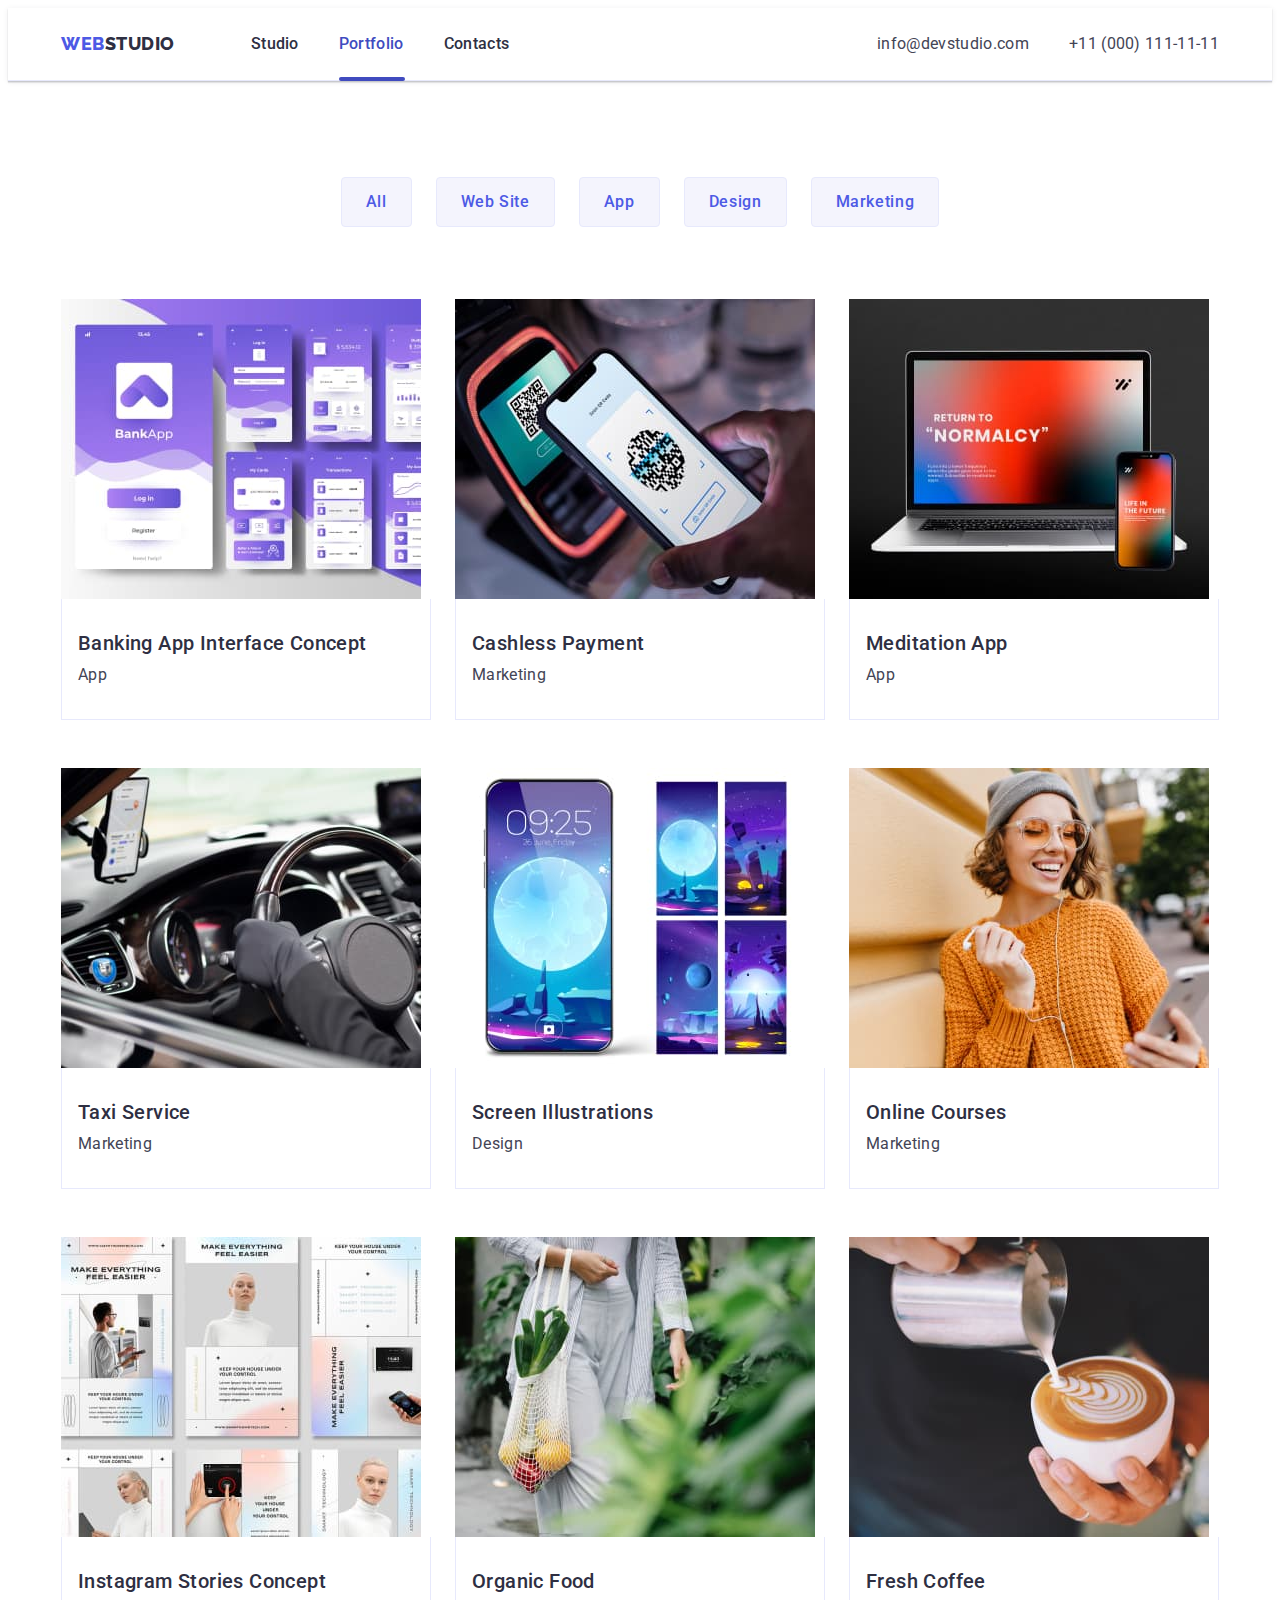
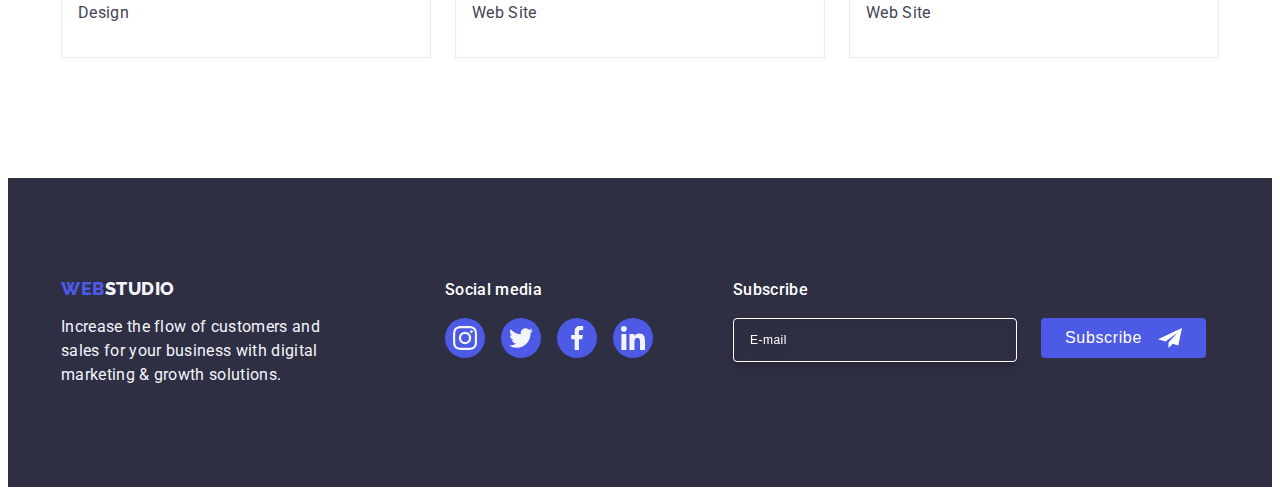
==== portfolio.html @ 5817bc0a "start" ====
<!DOCTYPE html>
<html lang="en">
  <head>
    <meta charset="UTF-8" />
    <meta name="viewport" content="width=device-width, initial-scale=1.0" />
    <title>Portfolio</title>

    <link
      rel="stylesheet"
      href="https://cdnjs.cloudflare.com/ajax/libs/modern-normalize/2.0.0/modern-normalize.min.css"
      integrity="sha512-4xo8blKMVCiXpTaLzQSLSw3KFOVPWhm/TRtuPVc4WG6kUgjH6J03IBuG7JZPkcWMxJ5huwaBpOpnwYElP/m6wg=="
      crossorigin="anonymous"
      referrerpolicy="no-referrer"
    />

    <link rel="stylesheet" href="./css/styles.css" />
    <link rel="preconnect" href="https://fonts.googleapis.com" />
    <link rel="preconnect" href="https://fonts.gstatic.com" crossorigin />
    <link
      href="https://fonts.googleapis.com/css2?family=Raleway:wght@800&family=Roboto:wght@400;500;700&display=swap"
      rel="stylesheet"
    />
  </head>

  <body>
    <!-- ---------------------HEADER ------------------- -->

    <header class="header header-border">
      <div class="container header-container-flex">
        <nav class="header-navigation">
          <a class="header-logo-link link" href="./index.html">
            Web<span class="span-header-logo">Studio</span></a
          >
          <ul class="header-navigation-list list">
            <li class="header-navigation-item">
              <a class="header-navigation-link link" href="./index.html"
                >Studio</a
              >
            </li>
            <li class="header-navigation-item">
              <a
                class="header-navigation-link link current"
                href="./portfolio.html"
                >Portfolio</a
              >
            </li>
            <li class="header-navigation-item">
              <a class="header-navigation-link link" href="">Contacts</a>
            </li>
          </ul>
        </nav>

        <address class="header-adress">
          <ul class="header-adress-list list">
            <li class="header-adress-item">
              <a
                class="header-adress-link link"
                href="mailto:info@devstudio.com"
                >info@devstudio.com</a
              >
            </li>
            <li class="header-adress-item">
              <a class="header-adress-link link" href="tel:+110001111111"
                >+11 (000) 111-11-11</a
              >
            </li>
          </ul>
        </address>
      </div>
    </header>

    <!-- -------------- MAIN------------------- -->

    <main class="main">
      <section class="main-portfolio">
        <div class="container">
          <!-- -------------- FILTER Buttons------------------- -->

          <h1 class="visually-hidden">Filter</h1>

          <ul class="filter-list list">
            <li>
              <button class="filter-button button" type="button">All</button>
            </li>
            <li>
              <button class="filter-button button" type="button">
                Web Site
              </button>
            </li>
            <li>
              <button class="filter-button button" type="button">App</button>
            </li>
            <li>
              <button class="filter-button button" type="button">Design</button>
            </li>
            <li>
              <button class="filter-button button" type="button">
                Marketing
              </button>
            </li>
          </ul>

          <!-- -------------- SERVICES Links ------------------- -->

          <ul class="services-list list">
            <li class="services-item">
              <a class="services-link link" href="">
                <div class="services-cover-wrap">
                  <img
                    class="services-img"
                    src="./images/img1-portfolio.jpg"
                    alt="App Interface"
                    width="360"
                    height="300"
                  />

                  <p class="services-cover-text services-cover">
                    14 Stylish and User-Friendly App Design Concepts · Task
                    Manager App · Calorie Tracker App · Exotic Fruit Ecommerce
                    App · Cloud Storage App
                  </p>
                </div>

                <div class="services-wrapper">
                  <h2 class="services-subtitle">
                    Banking App Interface Concept
                  </h2>
                  <p class="services-text">App</p>
                </div>
              </a>
            </li>

            <li class="services-item">
              <a class="services-link link" href="">
                <div class="services-cover-wrap">
                  <img
                    class="services-img"
                    src="./images/img2-portfolio.jpg"
                    alt="Transition on QR-code"
                    width="360"
                    height="300"
                  />

                  <p class="services-cover-text services-cover">
                    14 Stylish and User-Friendly App Design Concepts · Task
                    Manager App · Calorie Tracker App · Exotic Fruit Ecommerce
                    App · Cloud Storage App
                  </p>
                </div>

                <div class="services-wrapper">
                  <h2 class="services-subtitle">Cashless Payment</h2>
                  <p class="services-text">Marketing</p>
                </div>
              </a>
            </li>

            <li class="services-item">
              <a class="services-link link" href="">
                <div class="services-cover-wrap">
                  <img
                    class="services-img"
                    src="./images/img3-portfolio.jpg"
                    alt="Device screens"
                    width="360"
                    height="300"
                  />

                  <p class="services-cover-text services-cover">
                    14 Stylish and User-Friendly App Design Concepts · Task
                    Manager App · Calorie Tracker App · Exotic Fruit Ecommerce
                    App · Cloud Storage App
                  </p>
                </div>

                <div class="services-wrapper">
                  <h2 class="services-subtitle">Meditation App</h2>
                  <p class="services-text">App</p>
                </div>
              </a>
            </li>

            <li class="services-item">
              <a class="services-link link" href="">
                <div class="services-cover-wrap">
                  <img
                    class="services-img"
                    src="./images/img4-portfolio.jpg"
                    alt="Car dashboard"
                    width="360"
                    height="300"
                  />

                  <p class="services-cover-text services-cover">
                    14 Stylish and User-Friendly App Design Concepts · Task
                    Manager App · Calorie Tracker App · Exotic Fruit Ecommerce
                    App · Cloud Storage App
                  </p>
                </div>

                <div class="services-wrapper">
                  <h2 class="services-subtitle">Taxi Service</h2>
                  <p class="services-text">Marketing</p>
                </div>
              </a>
            </li>

            <li class="services-item">
              <a class="services-link link" href="">
                <div class="services-cover-wrap">
                  <img
                    class="services-img"
                    src="./images/img5-portfolio.jpg"
                    alt="Phone screens"
                    width="360"
                    height="300"
                  />

                  <p class="services-cover-text services-cover">
                    14 Stylish and User-Friendly App Design Concepts · Task
                    Manager App · Calorie Tracker App · Exotic Fruit Ecommerce
                    App · Cloud Storage App
                  </p>
                </div>

                <div class="services-wrapper">
                  <h2 class="services-subtitle">Screen Illustrations</h2>
                  <p class="services-text">Design</p>
                </div>
              </a>
            </li>

            <li class="services-item">
              <a class="services-link link" href="">
                <div class="services-cover-wrap">
                  <img
                    class="services-img"
                    src="./images/img6-portfolio.jpg"
                    alt="Woman with phone"
                    width="360"
                    height="300"
                  />

                  <p class="services-cover-text services-cover">
                    14 Stylish and User-Friendly App Design Concepts · Task
                    Manager App · Calorie Tracker App · Exotic Fruit Ecommerce
                    App · Cloud Storage App
                  </p>
                </div>

                <div class="services-wrapper">
                  <h2 class="services-subtitle">Online Courses</h2>
                  <p class="services-text">Marketing</p>
                </div>
              </a>
            </li>

            <li class="services-item">
              <a class="services-link link" href="">
                <div class="services-cover-wrap">
                  <img
                    class="services-img"
                    src="./images/img7-portfolio.jpg"
                    alt="Stories Design"
                    width="360"
                    height="300"
                  />

                  <p class="services-cover-text services-cover">
                    14 Stylish and User-Friendly App Design Concepts · Task
                    Manager App · Calorie Tracker App · Exotic Fruit Ecommerce
                    App · Cloud Storage App
                  </p>
                </div>
                <div class="services-wrapper">
                  <h2 class="services-subtitle">Instagram Stories Concept</h2>
                  <p class="services-text">Design</p>
                </div>
              </a>
            </li>

            <li class="services-item">
              <a class="services-link link" href="">
                <div class="services-cover-wrap">
                  <img
                    class="services-img"
                    src="./images/img8-port.jpg"
                    alt="Bag with fruits"
                    width="360"
                    height="300"
                  />

                  <p class="services-cover-text services-cover">
                    14 Stylish and User-Friendly App Design Concepts · Task
                    Manager App · Calorie Tracker App · Exotic Fruit Ecommerce
                    App · Cloud Storage App
                  </p>
                </div>

                <div class="services-wrapper">
                  <h2 class="services-subtitle">Organic Food</h2>
                  <p class="services-text">Web Site</p>
                </div>
              </a>
            </li>

            <li class="services-item">
              <a class="services-link link" href="">
                <div class="services-cover-wrap">
                  <img
                    class="services-img"
                    src="./images/img9-portfolio.jpg"
                    alt="Coffe"
                    width="360"
                    height="300"
                  />

                  <p class="services-cover-text services-cover">
                    14 Stylish and User-Friendly App Design Concepts · Task
                    Manager App · Calorie Tracker App · Exotic Fruit Ecommerce
                    App · Cloud Storage App
                  </p>
                </div>
                <div class="services-wrapper">
                  <h2 class="services-subtitle">Fresh Coffee</h2>
                  <p class="services-text">Web Site</p>
                </div>
              </a>
            </li>
          </ul>
        </div>
      </section>
    </main>

    <!-- -------------- FOOTER ------------------- -->
    <footer class="footer">
      <div class="container footer-box">
        <div class="logo-wrap">
          <a class="footer-logo-link link" href="./index.html">
            Web<span class="span-footer-logo">Studio</span></a
          >
          <p class="footer-text">
            Increase the flow of customers and sales for your business with
            digital marketing & growth solutions.
          </p>
        </div>

        <div class="social-media">
          <p class="social-media-subtitle">Social media</p>
          <ul class="social-media-list list">
            <li class="social-media-item">
              <a class="social-media-link link" href="">
                <svg class="social-media-icon" width="24" height="24">
                  <use href="./images/icons.svg#icon-instagram"></use>
                </svg>
              </a>
            </li>
            <li class="social-media-item">
              <a class="social-media-link link" href="">
                <svg class="social-media-icon" width="24" height="24">
                  <use href="./images/icons.svg#icon-twitter"></use>
                </svg>
              </a>
            </li>
            <li class="social-media-item">
              <a class="social-media-link link" href="">
                <svg class="social-media-icon" width="24" height="24">
                  <use href="./images/icons.svg#icon-facebook"></use>
                </svg>
              </a>
            </li>
            <li class="social-media-item">
              <a class="social-media-link link" href="">
                <svg class="social-media-icon" width="24" height="24">
                  <use href="./images/icons.svg#icon-linkedin"></use>
                </svg>
              </a>
            </li>
          </ul>
        </div>

        <div class="footer-email">
          <p class="footer-form-text">Subscribe</p>
          <form class="footer-form">
            <label aria-label="footer email input" class="footer-input-label">
              <input
                type="email"
                name="footer-email"
                class="footer-input"
                placeholder="E-mail"
              />
            </label>
            <button type="submit" class="footer-button">
              Subscribe
              <svg class="footer-button-icon" width="24" height="24">
                <use href="./images/icons.svg#icon-footer-subscribe"></use>
              </svg>
            </button>
          </form>
        </div>
      </div>
    </footer>
  </body>
</html>
---- css/styles.css ----
:root {
  --navy-blue: #2e2f42;
  --slate: #434455;
  --cloud: #f4f4fd;
  --cornflower: #e7e9fc;
  --iris: #4d5ae5;
  --white: #ffffff;
  --ocean: #404bbf;
  --blue: #2e2f42;
  --green: #31d0aa;
  --light-slate: #8e8f99;
  --heavy-blue-modal: #2e2f42;
  --grey: #2e2f42;
  --diary: #fcfcfc;
}
/*----------Base styles------------*/
body {
  font-family: "Roboto", sans-serif;
  color: var(--slate);
  background-color: var(--white);
}
.container {
  width: 100%;
  max-width: 1158px;
  padding-left: 15px;
  padding-right: 15px;
  margin-left: auto;
  margin-right: auto;
  margin-top: 0;
  margin-bottom: 0;
}

/*-------Components styles------------*/
.section-title {
  font-size: 36px;
  line-height: 1.11;
  letter-spacing: 0.02em;
  text-align: center;
  text-transform: capitalize;
  color: var(--navy-blue);
  font-style: normal;
}
.visually-hidden {
  position: absolute;
  width: 1px;
  height: 1px;
  margin: -1px;
  border: 0;
  padding: 0;
  white-space: nowrap;
  clip-path: inset(100%);
  clip: rect(0 0 0 0);
  overflow: hidden;
}
img {
  display: block;
  max-width: 100%;
  height: auto;
}

/*---------Cancelation------------*/
.link {
  text-decoration: none;
  color: currentColor;
}
.list {
  list-style-type: none;
}
.header-adress {
  font-style: normal;
}
p,
h1,
h2,
h3,
h4,
h5,
h6 {
  margin-top: 0;
  margin-bottom: 0;
}

ul {
  padding-left: 0;
  margin-top: 0;
  margin-bottom: 0;
}

-------------------------------------------------------
/*---------HEADER------------*/
.header {
  padding-top: 24px;
  padding-bottom: 24px;
}

.header-border {
  border-bottom: 1px solid var(--cornflower);
  box-shadow: 0px 1px 6px 0px rgba(46, 47, 66, 0.08),
    0px 1px 1px 0px rgba(46, 47, 66, 0.16),
    0px 2px 1px 0px rgba(46, 47, 66, 0.08);
}
.header-container-flex {
  display: flex;
  align-items: center;
}

.header-navigation {
  display: flex;
  align-items: center;
  margin-right: auto;
}
.header-logo-link {
  font-family: "Raleway", sans-serif;
  font-size: 18px;
  font-weight: 800;
  line-height: 1.17;
  letter-spacing: 0.54px;
  text-transform: uppercase;
  color: var(--iris);
  margin-right: 76px;
}

.span-header-logo {
  color: var(--navy-blue);
}

.header-navigation-list {
  display: flex;
  gap: 40px;
}
.header-navigation-item {
}
.header-navigation-link {
  font-weight: 500;
  font-size: 16px;
  line-height: 1.5;
  letter-spacing: 0.02em;
  color: var(--navy-blue);
  padding-top: 24px;
  padding-bottom: 24px;
  transition-property: color;
  transition-duration: 250ms;
  transition-timing-function: cubic-bezier(0.4, 0, 0.2, 1);
  display: block;
}
.header-navigation-link:hover,
.header-navigation-link:focus {
  color: var(--ocean);
}
.current {
  color: var(--ocean);
  position: relative;
}
.current::after {
  content: "";
  color: var(--ocean);
  width: 66px;
  height: 4px;
  border-radius: 2px;
  background: var(--ocean);
  margin-top: 20px;
  display: block;
  position: absolute;
  left: 0;
  bottom: -1px;
}

.header-adress {
}
.header-adress-list {
  display: flex;
  gap: 40px;
}

.header-adress-link {
  font-size: 16px;
  line-height: 1.5;
  letter-spacing: 0.02em;
  color: var(--slate);
  transition-property: color;
  transition-duration: 250ms;
  transition-timing-function: cubic-bezier(0.4, 0, 0.2, 1);
}
.header-adress-link:focus,
.header-adress-link:hover {
  color: var(--ocean);
}

/*!---------BODY-STUDIO-----------*/

/*---------Hero 1-----------*/

.hero {
  background-color: var(--navy-blue);
  padding: 188px 0;
  background-image: linear-gradient(
      rgba(46, 47, 66, 0.7),
      rgba(46, 47, 66, 0.7)
    ),
    url(../images/hero-bg.jpg);
  background-repeat: no-repeat;
  background-position: center;
  background-size: cover;
  max-width: 1440px;
  margin: 0 auto;
}
.hero-title {
  font-size: 56px;
  line-height: 1.07;
  letter-spacing: 0.02em;
  color: var(--white);
  text-align: center;

  max-width: 496px;
  margin-bottom: 48px;
  margin-left: auto;
  margin-right: auto;
}
.hero-button {
  font-family: inherit;
  font-weight: 500;
  font-size: 16px;
  line-height: 1.5;
  letter-spacing: 0.04em;
  color: var(--white);
  background-color: var(--iris);
  cursor: pointer;
  display: block;
  padding: 16px 32px;
  margin: 0 auto;
  min-width: 169px;
  height: 56px;
  border: none;
  border-radius: 4px;
  transition-property: background-color;
  transition-duration: 250ms;
  transition-timing-function: cubic-bezier(0.4, 0, 0.2, 1);
}
.hero-button:hover,
.hero-button:focus {
  background-color: var(--ocean);
}

/*---------Advantages 2------------*/
.advantage {
  padding: 120px 0;
}
.advantage-list {
  /*padding: 0 156px;*/
  display: flex;
  gap: 24px;
}
.advantage-item {
  width: calc((100% - 24px * 3) / 4);
}
.advantage-box-icon {
  width: 100%;
  height: 112px;
  border-radius: 4px;
  background: var(--cloud);
  display: flex;
  align-items: center;
  justify-content: center;
  margin-bottom: 8px;
}

.advantage-subtitle {
  font-weight: 500;
  font-size: 20px;
  line-height: 1.2;
  letter-spacing: 0.02em;
  color: var(--navy-blue);
  margin-bottom: 8px;
}
.advantage-text {
  font-size: 16px;
  line-height: 1.5;
  letter-spacing: 0.02em;
  color: var(--slate);
}

/*---------Work 3 section------------*/
.work {
  padding-bottom: 120px;
}
.work-title {
  margin: 0 auto;
  margin-bottom: 72px;
}
.work-list {
  display: flex;
  justify-content: center;
  gap: 24px;
}
.work-item {
  width: calc((100% - 24 * 2) / 3);
}

/*---------Team 4 section------------*/
.team {
  background-color: var(--cloud);
  padding: 120px 0;
}
.team-title {
  margin: 0 auto;
  margin-bottom: 72px;
}
.team-list {
  display: flex;
  justify-content: center;
  gap: 24px;
}
.team-item {
  display: inline-flex;
  padding-bottom: 0px;
  flex-direction: column;
  justify-content: center;
  align-items: center;

  background-color: var(--white);

  width: calc((100% 24 * 3) / 4);
  text-align: center;
  border-radius: 0px 0px 4px 4px;
  box-shadow: 0px 2px 1px 0px rgba(46, 47, 66, 0.08),
    0px 1px 1px 0px rgba(46, 47, 66, 0.16),
    0px 1px 6px 0px rgba(46, 47, 66, 0.08);
}

.team-wrap {
  display: inline-block;
  padding-bottom: 32px;
  padding-top: 32px;
}

.team-subtitle {
  display: block;
  font-weight: 500;
  font-size: 20px;
  line-height: 1.2;
  letter-spacing: 0.02em;
  color: var(--navy-blue);
  margin-bottom: 8px;
}

.team-text {
  display: inline-block;
  font-size: 16px;
  line-height: 1.5;
  letter-spacing: 0.02em;
  color: var(--slate);
  text-align: center;
  margin-bottom: 8px;
}

.team-social-list {
  display: flex;
  gap: 24px;

  justify-content: center;
}

.team-social-item {
}
.team-social-link {
  background-color: var(--iris);
  border-radius: 50%;
  width: 40px;
  height: 40px;
  display: flex;
  align-items: center;
  justify-content: center;
  transition-property: background-color;
  transition-duration: 250ms;
  transition-timing-function: cubic-bezier(0.4, 0, 0.2, 1);
}

.team-social-icon {
  fill: var(--cloud);
}

.team-social-link:hover,
.team-social-link:focus {
  background-color: var(--ocean);
}

/* -------------Clients 5 section----------*/

.customers {
  padding: 120px 0;
}

.customers-title {
  margin: 0 auto;
  margin-bottom: 72px;
}

.customers-list {
  display: flex;
  gap: 24px;
}

.customers-item {
  height: 88px;
  width: calc((100% - 24px * 5) / 6);
  display: flex;
  align-items: center;
  justify-content: center;
}
.customers-link {
  border-radius: 4px;
  border: 1px solid var(--light-slate);
  display: flex;
  align-items: center;
  justify-content: center;
  width: 100%;
  height: 100%;
  color: var(--light-slate);

  transition: border-color 250ms cubic-bezier(0.4, 0, 0.2, 1),
    color 250ms cubic-bezier(0.4, 0, 0.2, 1);
}

.customers-icon {
  fill: currentColor;
}

.customers-link:hover,
.customers-link:focus {
  border-color: var(--ocean);
  color: var(--ocean);
}

/*!------BODY-PORTFOLIO---------*/
.main-portfolio {
  padding-top: 96px;
  padding-bottom: 120px;
}
/*-- -------------- Filter ------ -- */
.filter-button {
  font-family: "Roboto", sans-serif;
  font-weight: 500;
  font-size: 16px;
  line-height: 1.5;
  letter-spacing: 0.04em;
  border-radius: 4px;
  border: 1px solid var(--cornflower);
  color: var(--iris);
  background-color: var(--cloud);
  cursor: pointer;
  padding: 12px 24px;
  align-items: center;
  transition: color 250ms cubic-bezier(0.4, 0, 0.2, 1),
    background-color 250ms cubic-bezier(0.4, 0, 0.2, 1),
    border-color 250ms cubic-bezier(0.4, 0, 0.2, 1),
    box-shadow 250ms cubic-bezier(0.4, 0, 0.2, 1);
}
.filter-button:hover,
.filter-button:focus {
  color: var(--white);
  background-color: var(--ocean);
  border-color: transparent;
  box-shadow: 0px 3px 1px rgba(0, 0, 0, 0.1), 0px 2px 1px rgba(0, 0, 0, 0.08),
    0px 2px 2px rgba(0, 0, 0, 0.12);
}
.filter-list {
  display: flex;
  gap: 24px;
  justify-content: center;

  margin-bottom: 72px;
}

/*---------Services------------*/

.services-list {
  display: flex;
  flex-wrap: wrap;
  gap: 48px 24px;
  justify-self: start;
}

.services-item {
  background: var(--white);
  flex-basis: calc((100% - 24px * 2) / 3);
}

.services-link {
  display: block;
  transition-property: box-shadow;
  transition-duration: 250ms;
  transition-timing-function: cubic-bezier(0.4, 0, 0.2, 1);
}
.services-link:hover,
.services-link:focus {
  box-shadow: 0px 2px 1px 0px rgba(46, 47, 66, 0.08),
    0px 1px 1px 0px rgba(46, 47, 66, 0.16),
    0px 1px 6px 0px rgba(46, 47, 66, 0.08);
}

.services-cover-wrap {
  position: relative;
  overflow: hidden;
}
.services-img {
}

.services-cover-text {
  position: absolute;
  top: 0;
  background: var(--iris);
  height: 100%;
  padding: 40px 32px;
  transform: translateY(100%);
  transition-property: transform;
  transition-duration: 250ms;
  transition-timing-function: cubic-bezier(0.4, 0, 0.2, 1);
  color: var(--cloud);
  font-size: 16px;
  font-weight: 400;
  line-height: 1.5;
  letter-spacing: 0.02em;
}
.services-link:hover .services-cover-text,
.services-link:focus .services-cover-text {
  transform: translateY(0%);
}

.services-wrapper {
  padding: 32px 16px;
  border: 1px solid var(--cornflower);
  background: var(--white);
  border-top: none;
}
.services-subtitle {
  font-weight: 500;
  font-size: 20px;
  line-height: 1.2;
  letter-spacing: 0.02em;
  color: var(--blue);
  margin-bottom: 8px;
}
.services-text {
  font-size: 16px;
  line-height: 1.5;
  letter-spacing: 0.02em;
  color: var(--slate);
}

/*! ----------FOOTER --------------------*/
.footer {
  display: block;
  background-color: var(--navy-blue);
  padding: 100px 0;
}
.footer-box {
  display: flex;
  align-items: baseline;
}
.logo-wrap {
  margin-right: 120px;
}

.footer-logo-link {
  font-family: "Raleway", sans-serif;
  font-size: 18px;
  font-weight: 800;
  line-height: 1.17;
  letter-spacing: 0.54px;
  text-transform: uppercase;
  color: var(--iris);
  max-width: 115px;
  margin-bottom: 16px;
  display: inline-block;
}
.span-footer-logo {
  color: var(--cloud);
}
.footer-text {
  font-size: 16px;
  line-height: 1.5;
  letter-spacing: 0.02em;
  color: var(--cloud);
  width: 264px;
}
.social-media {
  margin-right: 80px;
}
.social-media-subtitle {
  font-size: 16px;
  font-weight: 500;
  line-height: 1.5;
  letter-spacing: 0.02em;
  color: var(--white);
  margin-bottom: 16px;
}
.social-media-list {
  display: flex;
  gap: 16px;
}

.social-media-item {
}
.social-media-link {
  background-color: var(--iris);
  border-radius: 50%;
  width: 40px;
  height: 40px;
  display: flex;
  align-items: center;
  justify-content: center;
  transition-property: background-color;
  transition-duration: 250ms;
  transition-timing-function: cubic-bezier(0.4, 0, 0.2, 1);
}

.social-media-icon {
  fill: var(--cloud);
}
.social-media-link:hover,
.social-media-link:focus {
  background-color: var(--green);
}

.footer-email {
  display: flex;
  flex-direction: column;
  justify-content: center;
}

.footer-form-text {
  color: var(--white);
  font-size: 16px;
  font-weight: 500;
  line-height: 1.5;
  letter-spacing: 0.02em;
  margin-bottom: 16px;
}
.footer-form {
  display: flex;
  gap: 24px;
}
.footer-input {
  width: 264px;
  height: 40px;
  border-radius: 4px;
  border: 1px solid var(--white);

  box-shadow: 0px 4px 4px 0px rgba(0, 0, 0, 0.15);
  background-color: transparent;
  color: var(--white);
  font-size: 12px;
  font-weight: 400;
  line-height: 1.5;
  letter-spacing: 0.04em;
  padding-left: 16px;

  filter: drop-shadow(0px 4px 4px rgba(0, 0, 0, 0.15));
}
.footer-input::placeholder {
  color: var(--white);
}

.footer-button {
  display: inline-flex;
  padding: 8px 24px;
  justify-content: center;
  align-items: center;

  border: none;
  border-radius: 4px;
  background: var(--iris);
  color: var(--white);
  font-size: 16px;
  min-width: 165px;
  height: 40px;
  font-weight: 500;
  line-height: 1.5;
  letter-spacing: 0.04em;
  cursor: pointer;
}

.footer-button-icon {
  fill: var(--white);
  margin-left: 16px;
}

/*---------Modal----------*/
.backdrop {
  position: fixed;
  top: 0;
  width: 100%;
  height: 100%;
  background: rgba(46, 47, 66, 0.4);
  transition: opacity 250ms cubic-bezier(0.4, 0, 0.2, 1),
    visibility 250ms cubic-bezier(0.4, 0, 0.2, 1);
}
.modal {
  position: absolute;
  top: 50%;
  left: 50%;
  transform: translate(-50%, -50%) scale(1);
  background-color: var(--diary);
  width: 408px;
  min-height: 584px;
  border-radius: 4px;
  box-shadow: 0px 2px 1px 0px rgba(0, 0, 0, 0.2),
    0px 1px 3px 0px rgba(0, 0, 0, 0.12), 0px 1px 1px 0px rgba(0, 0, 0, 0.14);
  transition: transform 250ms cubic-bezier(0.4, 0, 0.2, 1);
  padding: 72px 24px 24px 24px;
}

.backdrop.is-hidden .modal {
  transform: translate(-50%, -50%) scale(0);
}
.modal-close-button {
  position: absolute;
  right: 24px;
  top: 24px;
  background-color: var(--cornflower);
  border-radius: 50%;
  border: 1px solid rgba(0, 0, 0, 0.1);
  width: 24px;
  height: 24px;
  display: flex;
  align-items: center;
  justify-content: center;
  padding: 0;
  cursor: pointer;
  transition: background-color 250ms cubic-bezier(0.4, 0, 0.2, 1),
    border 250ms cubic-bezier(0.4, 0, 0.2, 1);
}
.modal-close-button:hover,
.modal-close-button:focus {
  background-color: var(--ocean);
  border: none;
}

.close-button-icon {
  fill: var(--navy-blue);
  transition: fill 250ms cubic-bezier(0.4, 0, 0.2, 1);
  padding: 0;
}

.modal-close-button:hover .close-button-icon,
.modal-close-button:focus .close-button-icon {
  fill: var(--white);
}

.is-hidden {
  opacity: 0;
  visibility: hidden;
  pointer-events: none;
}
.modal-title {
  color: var(--blue);
  text-align: center;
  font-size: 16px;
  font-weight: 500;
  line-height: 1.5;
  letter-spacing: 0.02em;
  margin-bottom: 16px;
}

.modal-field {
  margin-bottom: 8px;
  position: relative;
}
.modal-label {
  width: 58px;
  display: block;
  margin-bottom: 4px;
  font-size: 12px;
  font-weight: 400;
  line-height: 1.17;
  letter-spacing: 0.04em;

  color: var(--light-slate);
}

.modal-input-wrap {
  position: relative;
}
.modal-input {
  width: 100%;
  height: 40px;
  border-radius: 4px;
  border: 1px solid rgba(46, 47, 66, 0.4);
  outline: transparent;
  background-color: transparent;
  padding-left: 38px;
  transition: border-color 250ms cubic-bezier(0.4, 0, 0.2, 1);
}

.modal-input:focus,
.modal-input:hover {
  border-color: var(--iris);
}
.modal-input-icon {
  position: absolute;
  fill: var(--navy-blue);
  left: 16px;
  top: 50%;
  transform: translateY(-50%);
  transition: fill 250ms cubic-bezier(0.4, 0, 0.2, 1);
}
.modal-input:focus + .modal-input-icon,
.modal-input:hover + .modal-input-icon {
  fill: var(--iris);
}
.modal-field-comment {
  margin-bottom: 16px;
  position: relative;
}
.modal-textarea {
  color: rgba(46, 47, 66, 0.4);
  font-size: 12px;

  line-height: 1.17;
  letter-spacing: 0.04em;
  width: 100%;
  height: 120px;
  border-radius: 4px;
  border: 1px solid rgba(46, 47, 66, 0.4);
  background-color: transparent;
  padding: 8px 16px;
  transition: border-color 250ms cubic-bezier(0.4, 0, 0.2, 1);
  resize: none;
  outline: transparent;
}
.modal-textarea:focus,
.modal-textarea:hover {
  border-color: var(--iris);
}

.modal-field-check {
  margin-bottom: 24px;
  position: relative;
}
.modal-check-text {
  color: var(--light-slate);
  font-size: 12px;
  line-height: 1.17;
  letter-spacing: 0.04em;
}
.modal-check-link {
  color: var(--iris);
  text-decoration-line: underline;
  line-height: 1.33;
}

.check-icon-wrap {
  width: 16px;
  height: 16px;
  border-radius: 2px;
  border: 1px solid rgba(46, 47, 66, 0.4);
  margin-right: 8px;
  display: inline-flex;
  align-items: center;
  justify-content: center;
  background-color: var(--white);

  transition: background-color 250ms cubic-bezier(0.4, 0, 0.2, 1),
    border 250ms cubic-bezier(0.4, 0, 0.2, 1),
    fill 250ms cubic-bezier(0.4, 0, 0.2, 1);
  fill: transparent;
}

.modal-check:checked + .modal-check-text span {
  background-color: var(--ocean);
  fill: var(--cloud);
  border: none;
}

.modal-button {
  display: block;
  min-width: 169px;
  height: 56px;
  padding: 16px 32px;
  margin-bottom: 24px;
  color: var(--white);
  text-align: center;
  font-size: 16px;
  font-weight: 500;
  line-height: 1.5;
  letter-spacing: 0.04em;
  border-radius: 4px;
  background: var(--iris);
  box-shadow: 0px 4px 4px 0px rgba(0, 0, 0, 0.15);
  border: none;
  cursor: pointer;
  margin: 0 auto;
  transition: background-color 250ms cubic-bezier(0.4, 0, 0.2, 1);
}
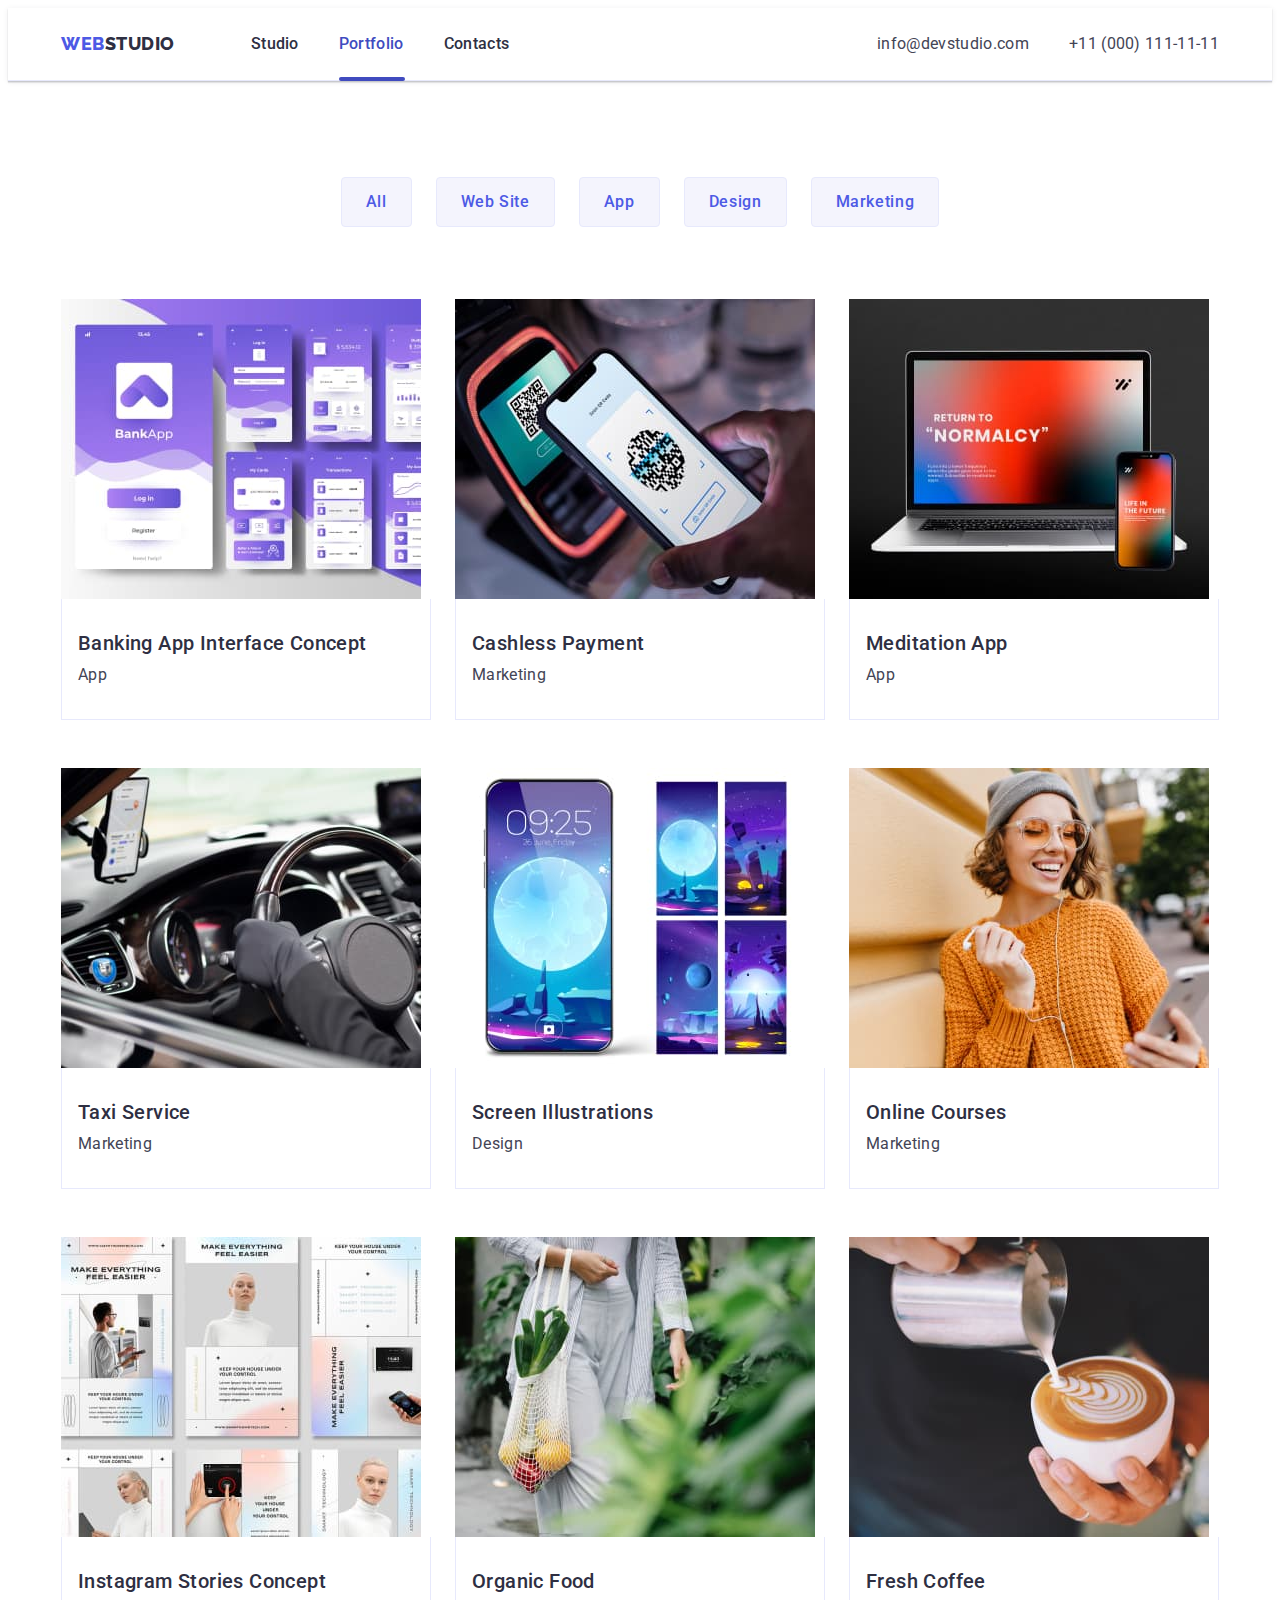
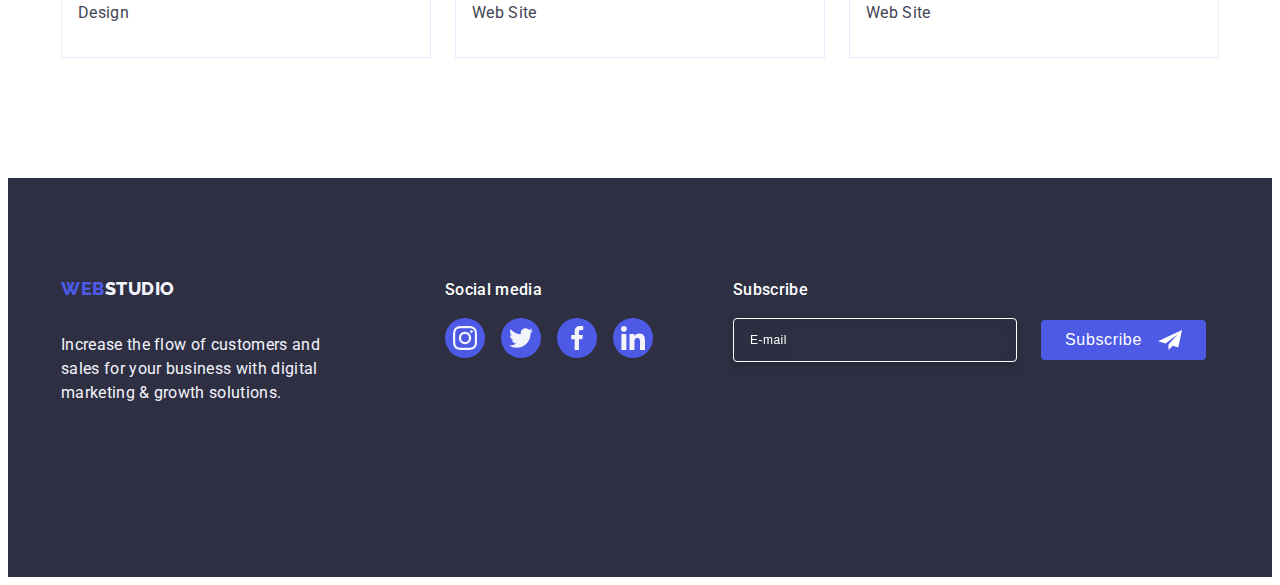
==== commit f9556b6e: "markup9" ====
--- a/portfolio.html
+++ b/portfolio.html
@@ -14,6 +14,7 @@
     />
 
     <link rel="stylesheet" href="./css/styles.css" />
+    <link rel="stylesheet" href="./css/media.css" />
     <link rel="preconnect" href="https://fonts.googleapis.com" />
     <link rel="preconnect" href="https://fonts.gstatic.com" crossorigin />
     <link
@@ -66,6 +67,88 @@
             </li>
           </ul>
         </address>
+        <button type="button" class="menu-open-btn" data-menu-open>
+          <svg class="menu-open-icon" width="32" height="22">
+            <use href="./images/icons.svg#icon-open-mob-menu"></use>
+          </svg>
+        </button>
+      </div>
+
+      <!--  ----------- MOBILE-MENU----------- -->
+      <div class="mob-menu is-hidden" data-menu>
+        <div class="mob-menu-top">
+          <button type="button" class="menu-close-btn" data-menu-close>
+            <svg class="close-button-icon" width="8" height="8">
+              <use href="./images/icons.svg#icon-close-black"></use>
+            </svg>
+          </button>
+
+          <ul class="mob-menu-navigation-list list">
+            <li class="mob-menu-navigation-item">
+              <a class="mob-menu-navigation-link link" href="./index.html"
+                >Studio</a
+              >
+            </li>
+            <li class="mob-menu-navigation-item">
+              <a class="mob-menu-navigation-link link" href="./portfolio.html"
+                >Portfolio</a
+              >
+            </li>
+            <li class="mob-menu-navigation-item">
+              <a class="mob-menu-navigation-link link" href="">Contacts</a>
+            </li>
+          </ul>
+        </div>
+
+        <div class="mob-menu-down">
+          <address class="mob-menu-adress">
+            <ul class="mob-menu-adress-list list">
+              <li class="mob-adress-item-tel">
+                <a class="mob-adress-link-tel link" href="tel:+110001111111"
+                  >+11 (000) 111-11-11</a
+                >
+              </li>
+              <li class="mob-adress-item-email">
+                <a
+                  class="mob-adress-link-email link"
+                  href="mailto:info@devstudio.com"
+                  >info@devstudio.com</a
+                >
+              </li>
+            </ul>
+          </address>
+
+          <ul class="mob-menu-media-list list">
+            <li class="mob-menu-media-item">
+              <a class="mob-menu-media-link link" href="">
+                <svg class="mob-menu-media-icon" width="24" height="24">
+                  <use href="./images/icons.svg#icon-instagram"></use>
+                </svg>
+              </a>
+            </li>
+            <li class="mob-menu-media-item">
+              <a class="mob-menu-media-link link" href="">
+                <svg class="mob-menu-media-icon" width="24" height="24">
+                  <use href="./images/icons.svg#icon-twitter"></use>
+                </svg>
+              </a>
+            </li>
+            <li class="mob-menu-media-item">
+              <a class="mob-menu-media-link link" href="">
+                <svg class="mob-menu-media-icon" width="24" height="24">
+                  <use href="./images/icons.svg#icon-facebook"></use>
+                </svg>
+              </a>
+            </li>
+            <li class="mob-menu-media-item">
+              <a class="mob-menu-media-link link" href="">
+                <svg class="mob-menu-media-icon" width="24" height="24">
+                  <use href="./images/icons.svg#icon-linkedin"></use>
+                </svg>
+              </a>
+            </li>
+          </ul>
+        </div>
       </div>
     </header>
 
--- a/css/styles.css
+++ b/css/styles.css
@@ -125,8 +125,7 @@
 }
 
 .header-navigation-list {
-  display: flex;
-  gap: 40px;
+  display: none;
 }
 .header-navigation-item {
 }
@@ -168,8 +167,7 @@
 .header-adress {
 }
 .header-adress-list {
-  display: flex;
-  gap: 40px;
+  display: none;
 }
 
 .header-adress-link {
@@ -186,33 +184,164 @@
   color: var(--ocean);
 }
 
+/*--------Menu-Mobile-----------*/
+.menu-open-btn {
+  margin-left: auto;
+  margin-top: 24px;
+  margin-bottom: 24px;
+  border: none;
+  background-color: transparent;
+}
+.menu-open-icon {
+  stroke-width: 3px;
+  stroke: var(--heavy-blue-modal);
+}
+
+.mob-menu {
+  position: fixed;
+  top: 0;
+  z-index: 20;
+  width: 100vw;
+  height: 100vh;
+  background: var(--white);
+  box-shadow: 0px 1px 6px 0px rgba(46, 47, 66, 0.08),
+    0px 1px 1px 0px rgba(46, 47, 66, 0.16),
+    0px 2px 1px 0px rgba(46, 47, 66, 0.08);
+  padding: 80px 35px 40px 40px;
+  display: flex;
+  flex-direction: column;
+  justify-content: space-between;
+  overflow: auto;
+  transition: opacity 250ms cubic-bezier(0.4, 0, 0.2, 1),
+    visibility 250ms cubic-bezier(0.4, 0, 0.2, 1);
+}
+
+.menu-close-btn {
+  display: block;
+  margin-left: auto;
+  margin-bottom: 32px;
+
+  position: absolute;
+  right: 24px;
+  top: 24px;
+  background-color: var(--cornflower);
+  border-radius: 50%;
+  border: 1px solid rgba(0, 0, 0, 0.1);
+  width: 24px;
+  height: 24px;
+  display: flex;
+  align-items: center;
+  justify-content: center;
+  padding: 0;
+  cursor: pointer;
+}
+.mob-menu-navigation-list {
+  margin-bottom: 50px;
+}
+
+.mob-menu-navigation-item:not(:last-child) {
+  margin-bottom: 40px;
+}
+
+.mob-menu-navigation-link {
+  color: var(--navyblue);
+  font-size: 36px;
+  line-height: 1.11;
+  letter-spacing: 0.02em;
+  text-transform: capitalize;
+  transition-property: color;
+  transition-duration: 250ms;
+  transition-timing-function: cubic-bezier(0.4, 0, 0.2, 1);
+}
+
+.mob-menu-navigation-link:hover,
+.mob-menu-navigation-link:focus {
+  color: var(--ocean);
+}
+.mob-menu-adress {
+}
+.mob-menu-adress-list {
+}
+.mob-adress-item-tel {
+  margin-bottom: 40px;
+}
+.mob-adress-link-tel {
+  color: var(--iris);
+  font-size: 26px;
+  line-height: 1.11;
+  letter-spacing: 0.02em;
+  text-transform: capitalize;
+}
+.mob-adress-item-email {
+  margin-bottom: 48px;
+}
+.mob- adress-link-email {
+  color: var(--slate);
+  font-size: 20px;
+  font-weight: 500;
+  line-height: 1.2;
+  letter-spacing: 0.02em;
+}
+
+.mob-menu-media-list {
+  display: flex;
+  gap: 36px;
+  justify-content: center;
+}
+.mob-menu-media-item {
+}
+.mob-menu-media-link {
+  background-color: var(--iris);
+  border-radius: 50%;
+  width: 40px;
+  height: 40px;
+  display: flex;
+  align-items: center;
+  justify-content: center;
+}
+.mob-menu-media-icon {
+  fill: var(--cloud);
+}
+
 /*!---------BODY-STUDIO-----------*/
 
 /*---------Hero 1-----------*/
 
 .hero {
   background-color: var(--navy-blue);
-  padding: 188px 0;
+  padding: 112px 0;
   background-image: linear-gradient(
       rgba(46, 47, 66, 0.7),
       rgba(46, 47, 66, 0.7)
     ),
-    url(../images/hero-bg.jpg);
+    url(../images/hero-mobile-1x.jpg);
   background-repeat: no-repeat;
   background-position: center;
   background-size: cover;
   max-width: 1440px;
   margin: 0 auto;
 }
+@media (min-device-pixel-ratio: 2),
+  (min-resolution: 192dpi),
+  (min-resolution: 2dppx) {
+  .hero {
+    background-image: linear-gradient(
+        rgba(46, 47, 66, 0.7),
+        rgba(46, 47, 66, 0.7)
+      ),
+      url(../images/hero-mobile-2x.jpg);
+  }
+}
+
 .hero-title {
-  font-size: 56px;
-  line-height: 1.07;
+  font-size: 32px;
+  line-height: 1.11;
   letter-spacing: 0.02em;
   color: var(--white);
   text-align: center;
-
-  max-width: 496px;
-  margin-bottom: 48px;
+  text-transform: capitalize;
+  max-width: 320px;
+  margin-bottom: 72px;
   margin-left: auto;
   margin-right: auto;
 }
@@ -243,37 +372,33 @@
 
 /*---------Advantages 2------------*/
 .advantage {
-  padding: 120px 0;
+  padding: 96px 0;
 }
 .advantage-list {
-  /*padding: 0 156px;*/
-  display: flex;
-  gap: 24px;
+  display: flex;
+  flex-wrap: wrap;
+
+  gap: 72px;
 }
 .advantage-item {
-  width: calc((100% - 24px * 3) / 4);
-}
+}
+
 .advantage-box-icon {
-  width: 100%;
-  height: 112px;
-  border-radius: 4px;
-  background: var(--cloud);
-  display: flex;
-  align-items: center;
-  justify-content: center;
-  margin-bottom: 8px;
+  display: none;
 }
 
 .advantage-subtitle {
-  font-weight: 500;
-  font-size: 20px;
-  line-height: 1.2;
+  font-size: 36px;
+  line-height: 1.11;
   letter-spacing: 0.02em;
   color: var(--navy-blue);
   margin-bottom: 8px;
+  text-align: center;
+  text-transform: capitalize;
 }
 .advantage-text {
   font-size: 16px;
+  font-weight: 500;
   line-height: 1.5;
   letter-spacing: 0.02em;
   color: var(--slate);
@@ -281,6 +406,7 @@
 
 /*---------Work 3 section------------*/
 .work {
+  display: none;
   padding-bottom: 120px;
 }
 .work-title {
@@ -299,7 +425,8 @@
 /*---------Team 4 section------------*/
 .team {
   background-color: var(--cloud);
-  padding: 120px 0;
+  padding-top: 96px;
+  padding-bottom: 96px;
 }
 .team-title {
   margin: 0 auto;
@@ -308,6 +435,7 @@
 .team-list {
   display: flex;
   justify-content: center;
+  flex-wrap: wrap;
   gap: 24px;
 }
 .team-item {
@@ -316,16 +444,17 @@
   flex-direction: column;
   justify-content: center;
   align-items: center;
-
   background-color: var(--white);
 
-  width: calc((100% 24 * 3) / 4);
   text-align: center;
   border-radius: 0px 0px 4px 4px;
   box-shadow: 0px 2px 1px 0px rgba(46, 47, 66, 0.08),
     0px 1px 1px 0px rgba(46, 47, 66, 0.16),
     0px 1px 6px 0px rgba(46, 47, 66, 0.08);
 }
+.team-image {
+  width: 100%;
+}
 
 .team-wrap {
   display: inline-block;
@@ -356,7 +485,6 @@
 .team-social-list {
   display: flex;
   gap: 24px;
-
   justify-content: center;
 }
 
@@ -384,10 +512,10 @@
   background-color: var(--ocean);
 }
 
-/* -------------Clients 5 section----------*/
+/* -------------Customers 5 section----------*/
 
 .customers {
-  padding: 120px 0;
+  padding: 96px 0;
 }
 
 .customers-title {
@@ -397,12 +525,13 @@
 
 .customers-list {
   display: flex;
-  gap: 24px;
+  flex-wrap: wrap;
+  gap: 72px 16px;
 }
 
 .customers-item {
   height: 88px;
-  width: calc((100% - 24px * 5) / 6);
+  width: calc((100% - 16px) / 2);
   display: flex;
   align-items: center;
   justify-content: center;
@@ -551,14 +680,20 @@
 .footer {
   display: block;
   background-color: var(--navy-blue);
-  padding: 100px 0;
+  padding-top: 98px;
+  padding-bottom: 96px;
 }
 .footer-box {
   display: flex;
-  align-items: baseline;
+  flex-direction: column;
+  align-items: center;
+  gap: 72px;
 }
 .logo-wrap {
-  margin-right: 120px;
+  display: flex;
+  flex-direction: column;
+  align-items: center;
+  gap: 18px;
 }
 
 .footer-logo-link {
@@ -571,7 +706,7 @@
   color: var(--iris);
   max-width: 115px;
   margin-bottom: 16px;
-  display: inline-block;
+  /*display: inline-block;*/
 }
 .span-footer-logo {
   color: var(--cloud);
@@ -584,7 +719,12 @@
   width: 264px;
 }
 .social-media {
-  margin-right: 80px;
+  display: flex;
+  flex-direction: column;
+  align-items: center;
+  gap: 16px;
+
+  /*margin-right: 80px;*/
 }
 .social-media-subtitle {
   font-size: 16px;
@@ -592,7 +732,6 @@
   line-height: 1.5;
   letter-spacing: 0.02em;
   color: var(--white);
-  margin-bottom: 16px;
 }
 .social-media-list {
   display: flex;
@@ -626,6 +765,8 @@
   display: flex;
   flex-direction: column;
   justify-content: center;
+  align-items: center;
+  gap: 16px;
 }
 
 .footer-form-text {
@@ -634,14 +775,16 @@
   font-weight: 500;
   line-height: 1.5;
   letter-spacing: 0.02em;
-  margin-bottom: 16px;
+  /*margin-bottom: 16px;*/
 }
 .footer-form {
   display: flex;
+  flex-direction: column;
+  align-items: center;
   gap: 24px;
 }
 .footer-input {
-  width: 264px;
+  width: 290px;
   height: 40px;
   border-radius: 4px;
   border: 1px solid var(--white);
@@ -672,7 +815,7 @@
   background: var(--iris);
   color: var(--white);
   font-size: 16px;
-  min-width: 165px;
+  width: 165px;
   height: 40px;
   font-weight: 500;
   line-height: 1.5;
@@ -701,7 +844,7 @@
   left: 50%;
   transform: translate(-50%, -50%) scale(1);
   background-color: var(--diary);
-  width: 408px;
+  width: 290px;
   min-height: 584px;
   border-radius: 4px;
   box-shadow: 0px 2px 1px 0px rgba(0, 0, 0, 0.2),
--- a/css/media.css
+++ b/css/media.css
@@ -0,0 +1,241 @@
+/*! -----Adaptive--------*/
+
+@media screen and (min-width: 428px) {
+  .container {
+    max-width: 426px;
+  }
+  .team > .container {
+    max-width: 294px;
+  }
+
+  .mob-adress-link-tel {
+    color: var(--iris);
+    font-size: 36px;
+  }
+  .mob-menu-media-list {
+    gap: 56px;
+  }
+  .hero-title {
+    font-size: 36px;
+  }
+  .footer-input {
+    width: 398px;
+  }
+  .modal {
+    width: 392px;
+    min-height: 584px;
+    padding: 72px 16px 24px 16px;
+  }
+}
+
+/*!----------768px--------------*/
+
+@media screen and (min-width: 768px) {
+  .container {
+    max-width: 766px;
+  }
+  .menu-open-btn {
+    display: none;
+  }
+  .header-navigation-list {
+    display: flex;
+    gap: 40px;
+  }
+  .header-adress-list {
+    display: flex;
+    flex-direction: column;
+    gap: 12px;
+  }
+  .header-adress-link {
+    font-size: 12px;
+    line-height: 1.17;
+    letter-spacing: 0.04em;
+  }
+  .hero {
+    background-image: linear-gradient(
+        rgba(46, 47, 66, 0.7),
+        rgba(46, 47, 66, 0.7)
+      ),
+      url(../images/hero-tablet-1x.jpg);
+  }
+  @media (min-device-pixel-ratio: 2),
+    (min-resolution: 192dpi),
+    (min-resolution: 2dppx) {
+    .hero {
+      background-image: linear-gradient(
+          rgba(46, 47, 66, 0.7),
+          rgba(46, 47, 66, 0.7)
+        ),
+        url(../images/hero-tablet-2x.jpg);
+    }
+  }
+
+  .hero-title {
+    font-size: 56px;
+    line-height: 1.07;
+    margin-bottom: 36px;
+    max-width: 496px;
+  }
+  .advantage-list {
+    gap: 72px 24px;
+  }
+  .advantage-item {
+    width: calc((100% - 24px) / 2);
+  }
+  .team > .container {
+    max-width: 582px;
+  }
+  .team-list {
+    gap: 64px 24px;
+  }
+  .team-item {
+    width: calc((100% - 24px) / 2);
+  }
+  .customers > .container {
+    max-width: 582px;
+  }
+  .customers-list {
+    gap: 72px 24px;
+  }
+  .customers-item {
+    width: calc((100% - 24px * 2) / 3);
+  }
+
+  .footer-box {
+    flex-direction: row;
+    flex-wrap: wrap;
+    align-items: baseline;
+    gap: 24px;
+  }
+  .footer-form {
+    flex-direction: row;
+    gap: 24px;
+  }
+  .logo-wrap {
+    align-items: flex-start;
+    margin-bottom: 72px;
+  }
+  .social-media {
+    align-items: flex-start;
+  }
+  .footer-email {
+    align-items: flex-start;
+  }
+  .footer-input {
+    width: 264px;
+  }
+  .footer {
+    padding-left: 108px;
+  }
+  .modal {
+    width: 408px;
+    min-height: 584px;
+    padding: 72px 24px 24px 24px;
+  }
+}
+
+/*!---------------1158px-------------*/
+
+@media screen and (min-width: 1158px) {
+  .container {
+    max-width: 1158px;
+  }
+
+  .header-adress-list {
+    flex-direction: row;
+    gap: 40px;
+  }
+  .header-adress-link {
+    font-size: 16px;
+    line-height: 1.5;
+    letter-spacing: 0.02em;
+  }
+  .hero {
+    padding: 188px 0;
+    background-image: linear-gradient(
+        rgba(46, 47, 66, 0.7),
+        rgba(46, 47, 66, 0.7)
+      ),
+      url(../images/hero-desktop-1x.jpg);
+  }
+
+  @media (min-device-pixel-ratio: 2),
+    (min-resolution: 192dpi),
+    (min-resolution: 2dppx) {
+    .hero {
+      background-image: linear-gradient(
+          rgba(46, 47, 66, 0.7),
+          rgba(46, 47, 66, 0.7)
+        ),
+        url(../images/hero-desktop-2x.jpg);
+    }
+  }
+
+  .hero-title {
+    margin-bottom: 48px;
+    max-width: 496px;
+  }
+
+  .advantage-item {
+    width: calc((100% - 24px * 3) / 4);
+  }
+  .advantage-box-icon {
+    width: 100%;
+    height: 112px;
+    border-radius: 4px;
+    background: var(--cloud);
+    display: flex;
+    align-items: center;
+    justify-content: center;
+    margin-bottom: 8px;
+  }
+  .work {
+    display: block;
+  }
+
+  .team > .container {
+    max-width: 1166px;
+  }
+  .team {
+    padding-top: 120px;
+    padding-bottom: 120px;
+  }
+  .team-item {
+    width: calc((100% - 24px * 3) / 4);
+  }
+
+  .customers > .container {
+    max-width: 1166px;
+  }
+  .customers {
+    padding: 96px 0;
+  }
+  .customers-list {
+    gap: 24px;
+  }
+  .customers-item {
+    width: calc((100% - 24px * 5) / 6);
+  }
+
+  .footer {
+    padding: 100px 0;
+  }
+  .footer-box {
+    gap: 0;
+    flex-wrap: nowrap;
+  }
+  .footer-form {
+    flex-direction: row;
+    gap: 24px;
+  }
+  .logo-wrap {
+    margin-right: 120px;
+  }
+
+  .social-media {
+    margin-right: 80px;
+  }
+  .footer-email {
+    justify-content: center;
+  }
+}
